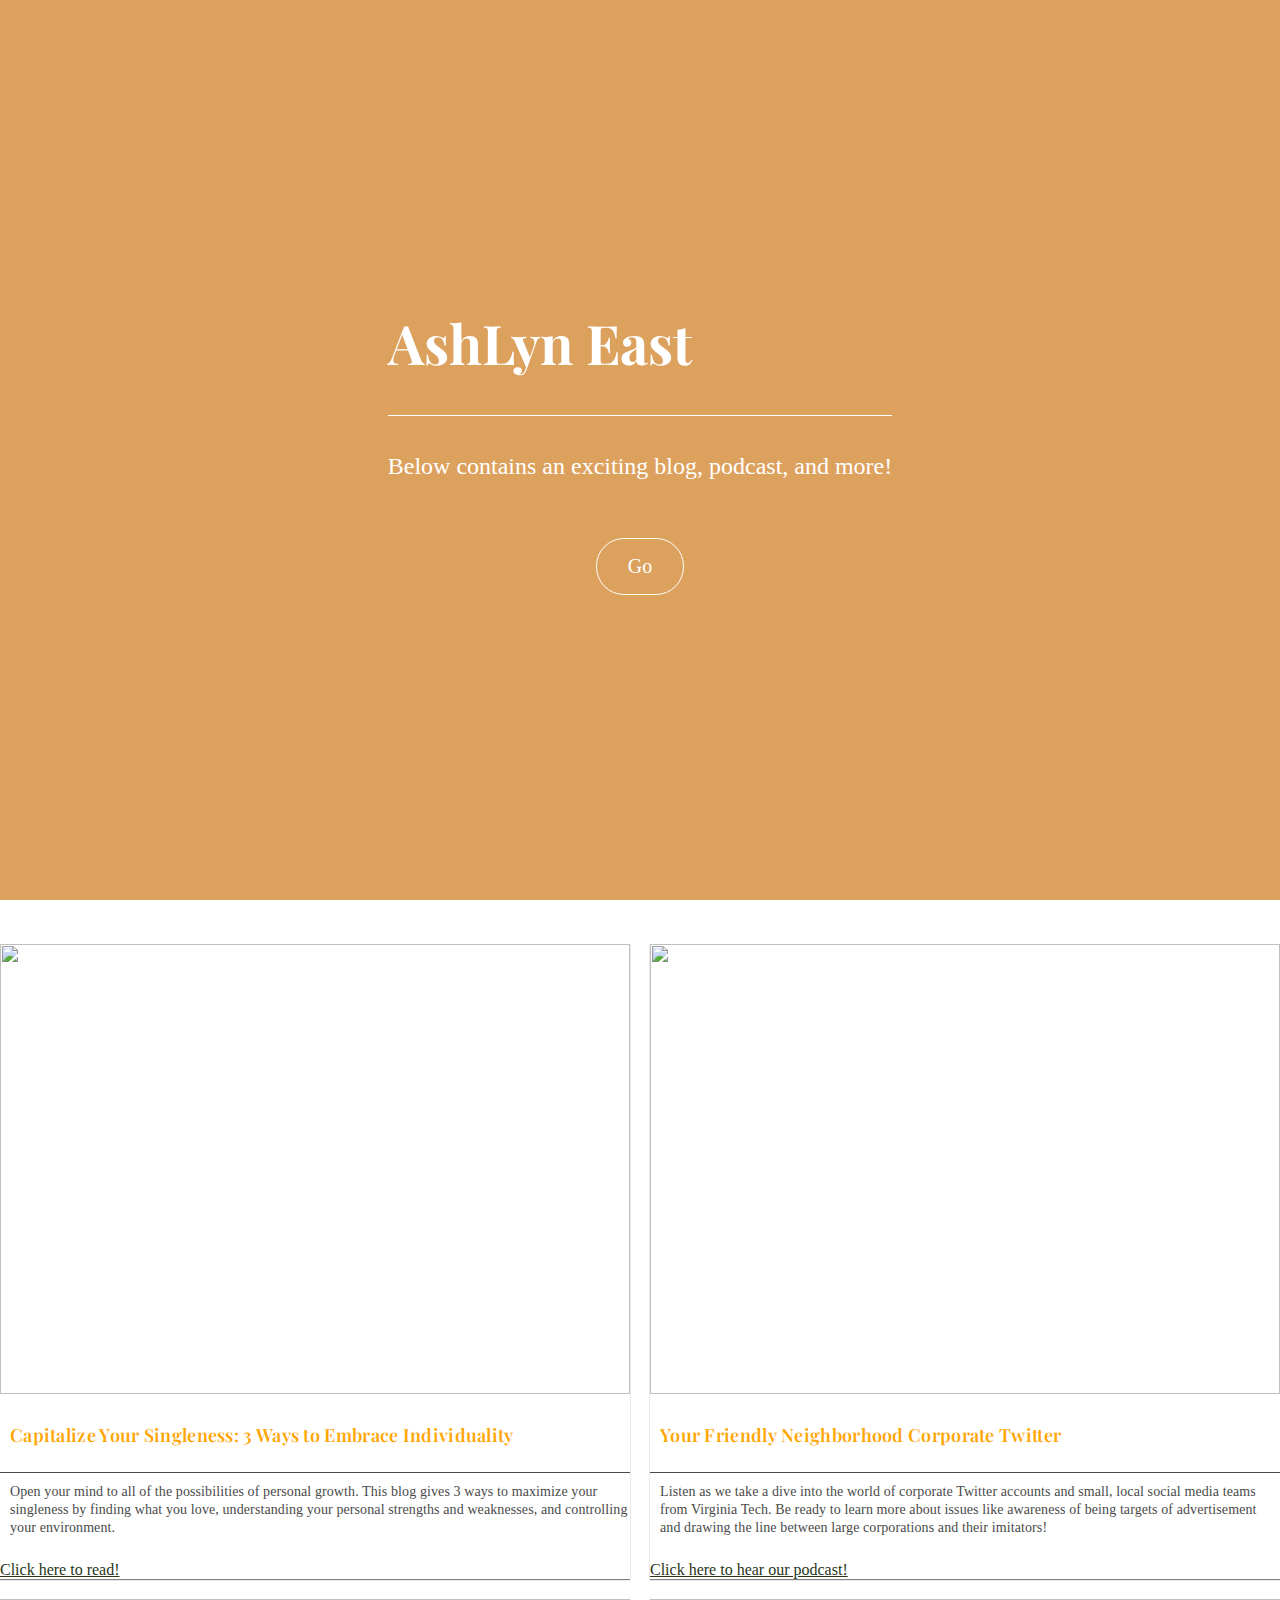
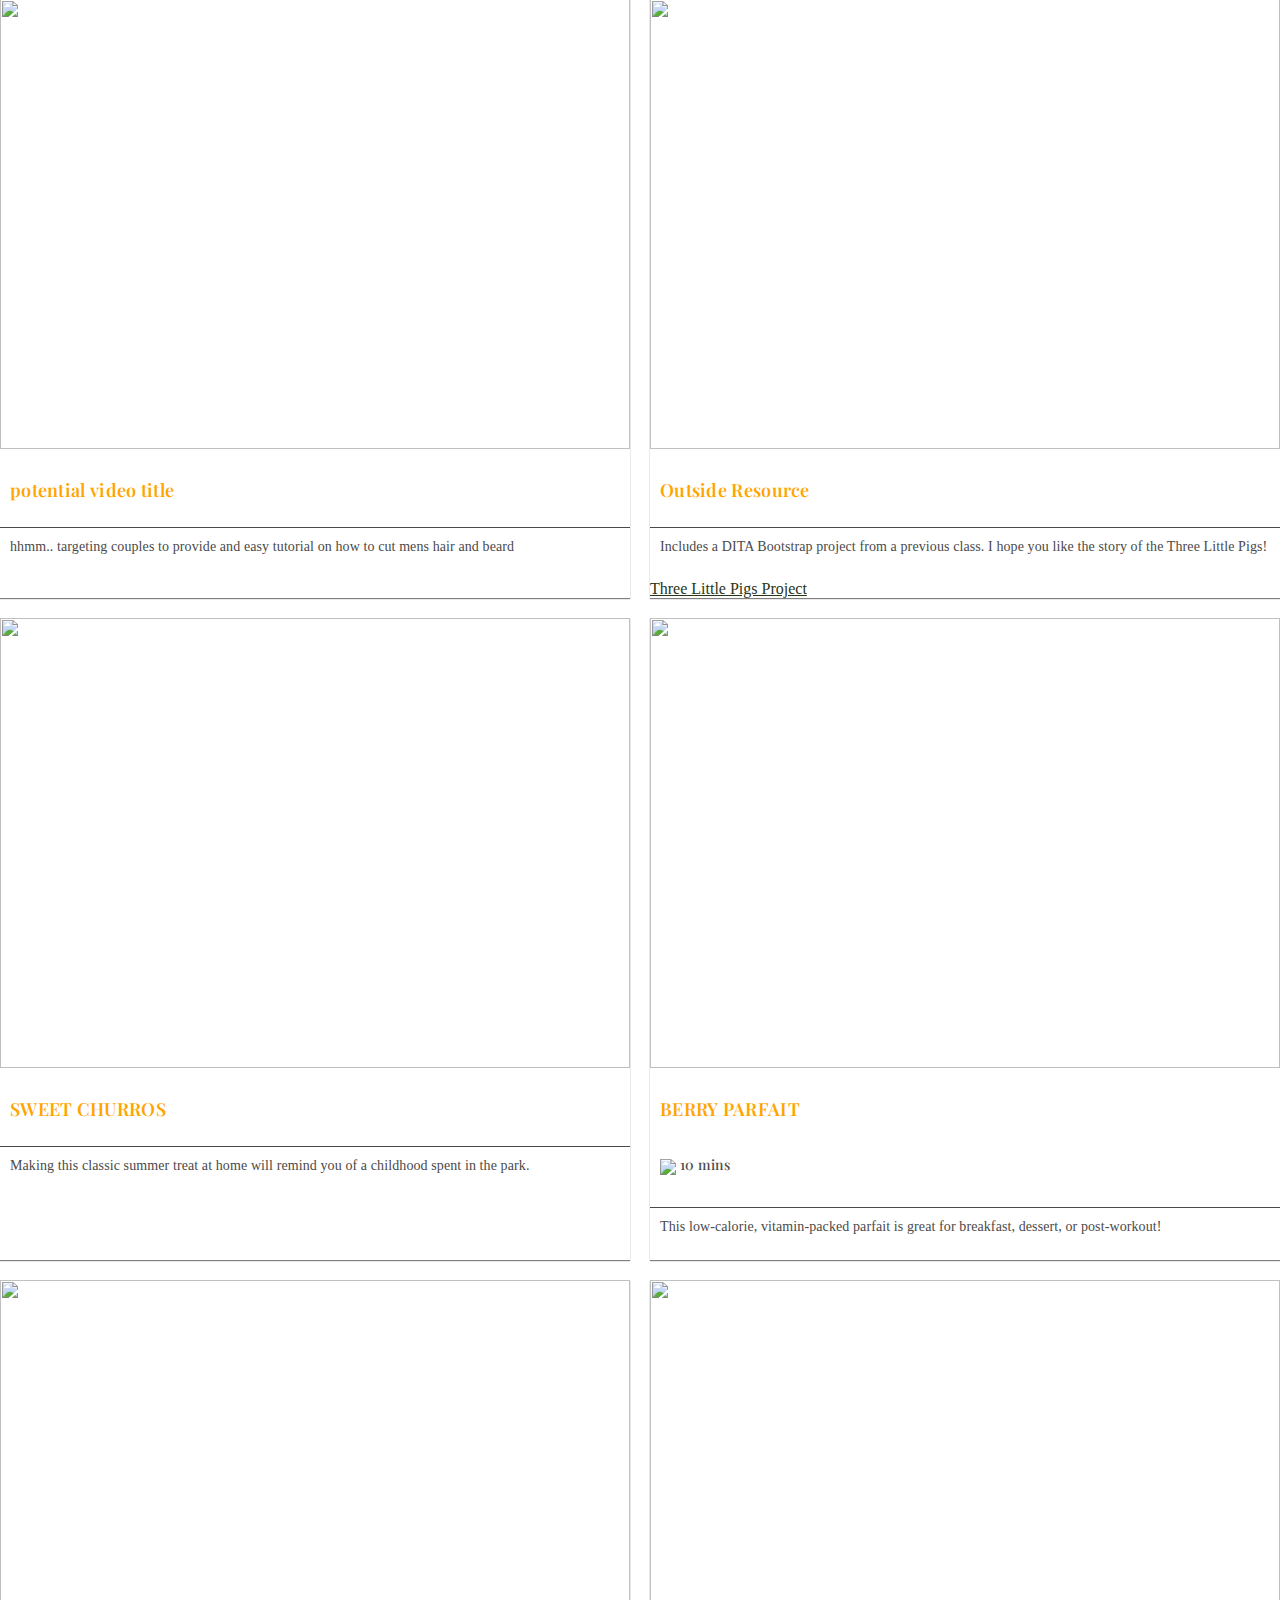
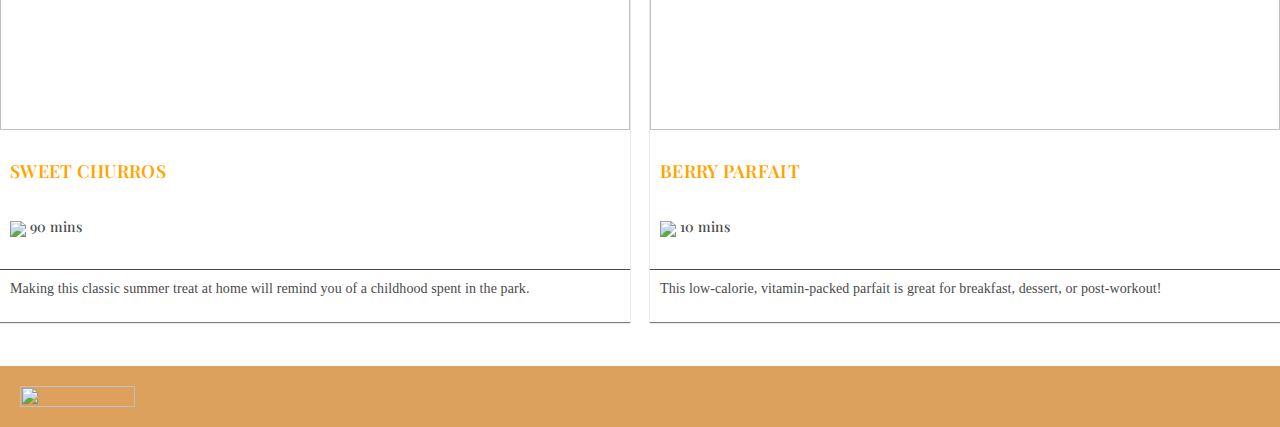
==== index.html @ c59c41d4 "More edits" ====
<!DOCTYPE html>
<html>

  <head>
    <meta charset="utf-8">
    <meta name="viewport" content="width=device-width, initial-scale=1.0, maximum-scale=1.0, user-scalable=no">
    <title>AshLyn East</title>
    <link rel="stylesheet" type="text/css" href="reset.css" />
    <link rel="stylesheet" type="text/css" href="css/style.css" />
    <link rel="preconnect" href="https://fonts.googleapis.com">
<link rel="preconnect" href="https://fonts.gstatic.com" crossorigin>
<link href="https://fonts.googleapis.com/css2?family=Playfair+Display&family=Xanh+serif&display=swap" rel="stylesheet">
  </head>

  <body>

    <div class="container">

      <header>
        <div class="wrapper">
    <h1>AshLyn East</h1>
      <p class="bio"> Below contains an exciting blog, podcast, and more!
      </p>
    <div class="buttonBox">
      <a class="myButton" href="#projects">Go</a>
    </div>
      </header>

      <main id="projects">
        <div class="recipe a">
          <img src="https://content.codecademy.com/courses/learn-css-grid/lesson-ii/image-1.png" />
          <h2>Capitalize Your Singleness: 3 Ways to Embrace Individuality</h2>

          <p class="description">
            Open your mind to all of the possibilities of personal growth. This blog gives 3 ways to maximize your singleness by finding what you love, understanding your personal strengths and weaknesses, and controlling your environment.</p>
            <a href="https://medium.com/@ashlyne/capitalize-your-singleness-3-ways-to-embrace-individuality-a2de47d62616" target="_blank">Click here to read!</a>
        </div>
        <div class="recipe b">
          <img src="https://content.codecademy.com/courses/learn-css-grid/lesson-ii/image-2.png" />
          <h2>Your Friendly Neighborhood Corporate Twitter</h2>

          <p class="description">
          Listen as we take a dive into the world of corporate Twitter accounts and small, local social media teams from Virginia Tech. Be ready to learn more about issues like awareness of being targets of advertisement and drawing the line between large corporations and their imitators!
          </p>
          <a href="https://engl3844fall2022.slack.com/files/U03UHJUQWUE/F049VN04B8B/podcast_final.mp3" target="_blank">Click here to hear our podcast!</a>
        </div>
        <div class="recipe c">
          <img src="https://content.codecademy.com/courses/learn-css-grid/lesson-ii/image-5.png" />
          <h2>potential video title</h2>

          <p class="description">
          hhmm.. targeting couples to provide and easy tutorial on how to cut mens hair and beard</p>
        </div>
        <div class="recipe d">
          <img src="https://content.codecademy.com/courses/learn-css-grid/lesson-ii/image-4.png" />
          <h2>Outside Resource </h2>

          <p class="description">
          Includes a DITA Bootstrap project from a previous class. I hope you like the story of the Three Little Pigs!</p>
          <a href="file:///C:/Users/ashly/Downloads/littlepigsmap_2022-03-30T20-46-57Z/jmc_publish_littlepigsmap/bootstraphtml-1/chapter_1.html" target="_blank">Three Little Pigs Project</a>
        </div>
        <div class="recipe e">
          <img src="https://content.codecademy.com/courses/learn-css-grid/lesson-ii/image-3.png" />
          <h2>SWEET CHURROS</h2>

          <p class="description">
            Making this classic summer treat at home will remind you of a childhood spent in the park.</p>
        </div>
        <div class="recipe f">
          <img src="https://content.codecademy.com/courses/learn-css-grid/lesson-ii/image-6.png" />
          <h2>BERRY PARFAIT</h2>
          <img src="https://content.codecademy.com/courses/learn-css-grid/lesson-ii/time.svg" class="time" />
          <p class="mins">10 mins</p>
          <p class="description">
            This low-calorie, vitamin-packed parfait is great for breakfast, dessert, or post-workout!</p>
        </div>
        <div class="recipe e">
          <img src="https://content.codecademy.com/courses/learn-css-grid/lesson-ii/image-3.png" />
          <h2>SWEET CHURROS</h2>
          <img src="https://content.codecademy.com/courses/learn-css-grid/lesson-ii/time.svg" class="time" />
          <p class="mins">90 mins</p>
          <p class="description">
            Making this classic summer treat at home will remind you of a childhood spent in the park.</p>
        </div>
        <div class="recipe f">
          <img src="https://content.codecademy.com/courses/learn-css-grid/lesson-ii/image-6.png" />
          <h2>BERRY PARFAIT</h2>
          <img src="https://content.codecademy.com/courses/learn-css-grid/lesson-ii/time.svg" class="time" />
          <p class="mins">10 mins</p>
          <p class="description">
            This low-calorie, vitamin-packed parfait is great for breakfast, dessert, or post-workout!</p>
        </div>
      </main>

      <footer>
        <img src="https://content.codecademy.com/courses/learn-css-grid/lesson-ii/savory.svg" class="logo">
      </footer>

    </div>
  </body>

</html>
---- css/style.css ----
/* Set the scroll behavior to smooth so that when you click the in the header, the screen scrolls down rather than jumps */
html {
  scroll-behavior: smooth;
}

/* Set the margin to 0 to make sure the page stretches all the way to the edge of the browser window. */
body {
  margin: 0;
}

header, footer {
  background-color: #dda15e;
  text-align: left;
  /* min-width: 500px; */
}
header {
  font-family: 'Xanh Mono', serif;
  color: #fff;
  min-height: 100vh;
  display: flex;
}
main {
  display: grid;
  grid-template-columns: repeat(auto-fill, minmax(40%, 1fr) ) ;

  grid-gap: 20px;
  margin-top: 44px;

  justify-items: center;
  justify-content: center;
  align-items: stretch;
  align-content: center;
}
h1 {
  font-family: 'Playfair Display', serif;
  font-size: calc(1em + 3vw);
  padding-bottom: .67em;
  border-bottom: 1px solid;
  line-height: 1.3;
}
h2 {
  font-family: 'Playfair Display', serif;
  font-size: 18px;
  font-weight: 600;
  letter-spacing: 0.3px;
  text-align: left;
  color: #ffa500;
  padding: 10px 0px 10px 10px;
}

img {
  width: 100%;
  height: 50vh;
  object-fit: cover;
}
.wrapper {
    max-width: 1150px;
    margin: auto;
    padding: 50px;
    display: block;
}

.bio {
  color: #ffffff;
  font-size: 24px;
  font-family: 'Xanh Mono';
}
.buttonBox {
  display: flex;
  justify-content: center;
  align-content: center;
}

.myButton {
  border-radius: 28px;
  border: 1px solid #ffffff;
  cursor: pointer;
  color: #ffffff;
  font-size: 20px;
  padding: 16px 31px;
  text-decoration: none;
  margin: 1.69em auto;
}

.myButton:hover {
    background-color:#e69708;
}

.myButton:active {
    position:relative;
    top:1px;
}
.recipe {
  box-shadow: 0 1px 1px 0 rgba(0, 0, 0, 0.5);
  width: 100%;
}

.a {

}

.c {

}

.time {
  padding-left: 10px;
  padding-top: 10px;
  width: 20px;
  height: auto;
}

.mins {
  display: inline-block;
  font-family: 'Playfair Display', serif;
  font-size: 14px;
  font-weight: 500;
  letter-spacing: 0.3px;
  text-align: left;
  color: #4a4a4a;
  position: relative;
  bottom: 5px;
}

.description {
  font-family: 'Xanh Mono', serif;
  font-size: 14px;
  font-weight: 300;
  line-height: 1.29;
  letter-spacing: 0.1px;
  text-align: left;
  color: #4a4a4a;
  padding: 10px 0px 10px 10px;
  border-top: 1px solid #4a4a4a;
}

.logo {
  width: 115px;
  height: 21.1px;
  object-fit: contain;
  padding: 20px;
}

.container {
/*  min-width: 500px; */
  margin: auto;
}

footer {
  margin-top: 44px;
}
@media all and (max-width:700px) {
  main {
    grid-template-columns: 1fr;
  }
}
a {
  color: #283618;
}
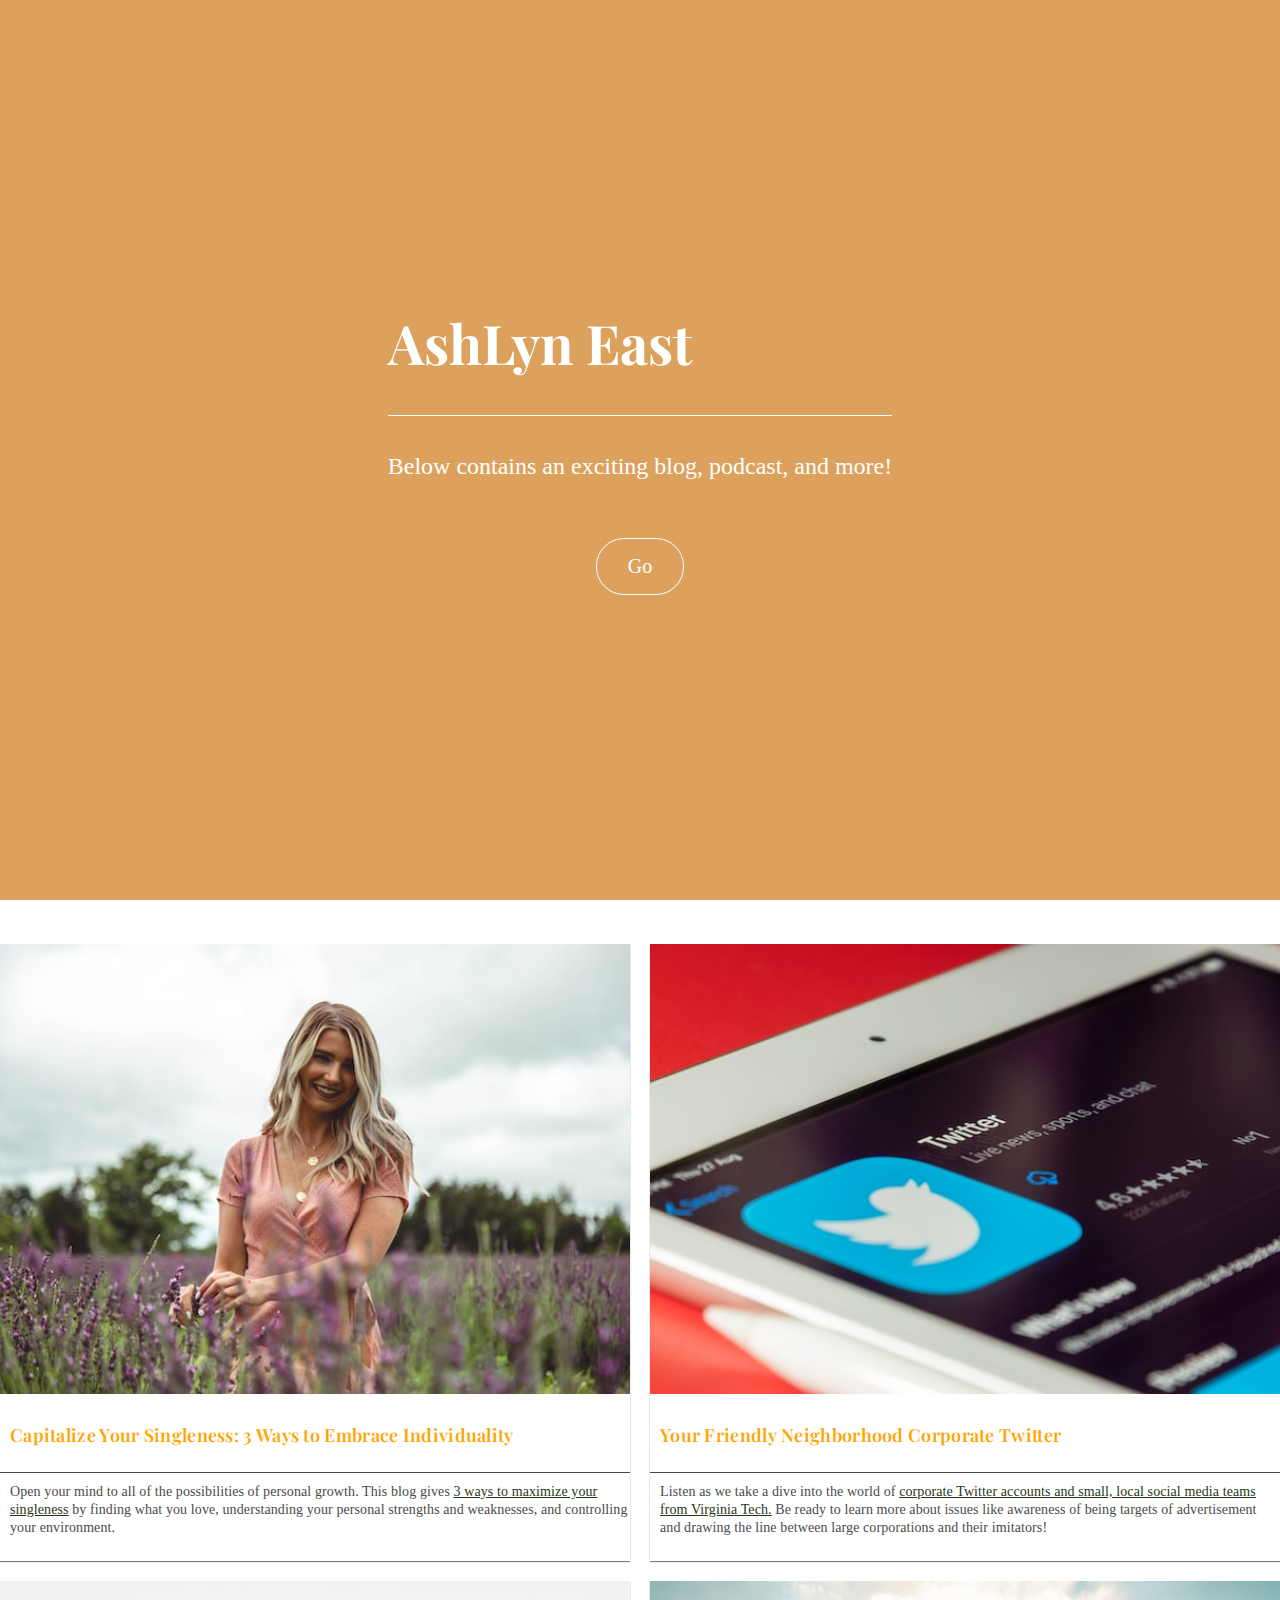
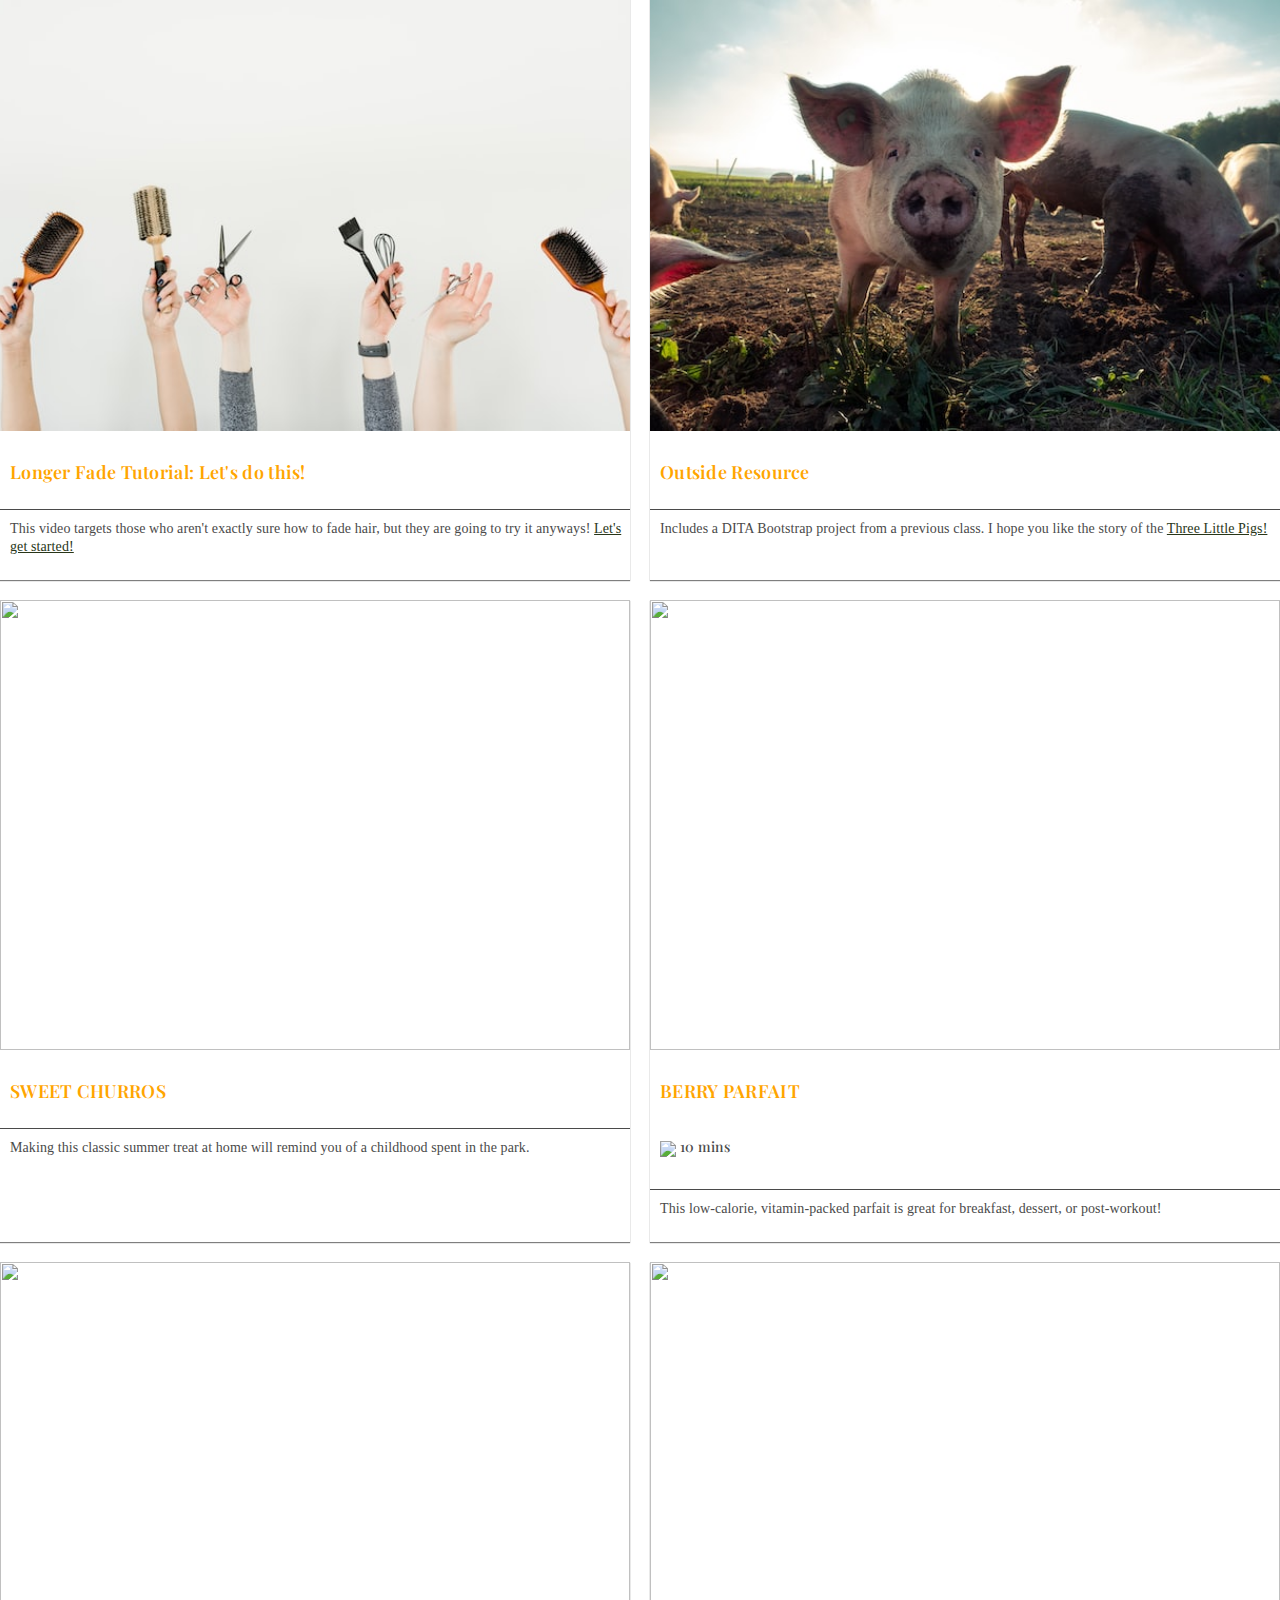
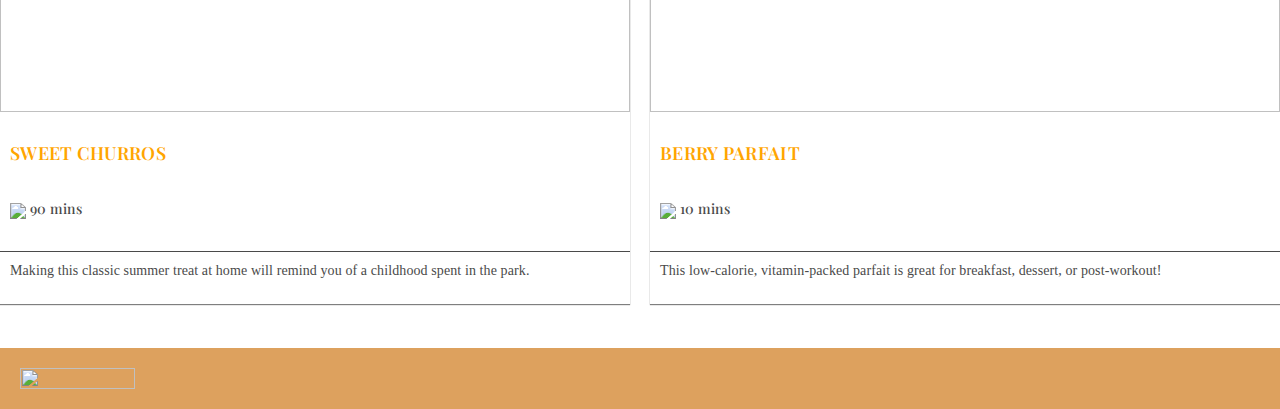
==== commit 8e199a7c: "links and images" ====
--- a/index.html
+++ b/index.html
@@ -28,36 +28,36 @@
 
       <main id="projects">
         <div class="recipe a">
-          <img src="https://content.codecademy.com/courses/learn-css-grid/lesson-ii/image-1.png" />
+          <img src="images/woman.jpg" />
           <h2>Capitalize Your Singleness: 3 Ways to Embrace Individuality</h2>
 
           <p class="description">
-            Open your mind to all of the possibilities of personal growth. This blog gives 3 ways to maximize your singleness by finding what you love, understanding your personal strengths and weaknesses, and controlling your environment.</p>
-            <a href="https://medium.com/@ashlyne/capitalize-your-singleness-3-ways-to-embrace-individuality-a2de47d62616" target="_blank">Click here to read!</a>
+            Open your mind to all of the possibilities of personal growth. This blog gives <a href="https://medium.com/@ashlyne/capitalize-your-singleness-3-ways-to-embrace-individuality-a2de47d62616" target="_blank">3 ways to maximize your singleness</a> by finding what you love, understanding your personal strengths and weaknesses, and controlling your environment.</p>
+
         </div>
         <div class="recipe b">
-          <img src="https://content.codecademy.com/courses/learn-css-grid/lesson-ii/image-2.png" />
+          <img src="images/twitter.jpg" />
           <h2>Your Friendly Neighborhood Corporate Twitter</h2>
 
           <p class="description">
-          Listen as we take a dive into the world of corporate Twitter accounts and small, local social media teams from Virginia Tech. Be ready to learn more about issues like awareness of being targets of advertisement and drawing the line between large corporations and their imitators!
+          Listen as we take a dive into the world of <a href="https://soundcloud.com/james-obrien-461930712/your-friendly-neighborhood-corporate-twitter/s-f2sCvuEoX09?si=3d628e5298f64ef1b560b69b3452c7e4&utm_source=clipboard&utm_medium=text&utm_campaign=social_sharing" target="_blank">corporate Twitter accounts and small, local social media teams from Virginia Tech.</a> Be ready to learn more about issues like awareness of being targets of advertisement and drawing the line between large corporations and their imitators!
           </p>
-          <a href="https://engl3844fall2022.slack.com/files/U03UHJUQWUE/F049VN04B8B/podcast_final.mp3" target="_blank">Click here to hear our podcast!</a>
+
         </div>
         <div class="recipe c">
-          <img src="https://content.codecademy.com/courses/learn-css-grid/lesson-ii/image-5.png" />
-          <h2>potential video title</h2>
+          <img src="images/Haircut.jpg" />
+          <h2>Longer Fade Tutorial: Let's do this!</h2>
 
           <p class="description">
-          hhmm.. targeting couples to provide and easy tutorial on how to cut mens hair and beard</p>
+          This video targets those who aren't exactly sure how to fade hair, but they are going to try it anyways! <a href="https://youtu.be/QcjTts4mtcA" target="_blank">Let's get started!</a> </p>
         </div>
         <div class="recipe d">
-          <img src="https://content.codecademy.com/courses/learn-css-grid/lesson-ii/image-4.png" />
+          <img src="images/pigs.jpg" />
           <h2>Outside Resource </h2>
 
           <p class="description">
-          Includes a DITA Bootstrap project from a previous class. I hope you like the story of the Three Little Pigs!</p>
-          <a href="file:///C:/Users/ashly/Downloads/littlepigsmap_2022-03-30T20-46-57Z/jmc_publish_littlepigsmap/bootstraphtml-1/chapter_1.html" target="_blank">Three Little Pigs Project</a>
+          Includes a DITA Bootstrap project from a previous class. I hope you like the story of the <a href="Dita/chapter_1.html" target="_blank">Three Little Pigs!</a></p>
+
         </div>
         <div class="recipe e">
           <img src="https://content.codecademy.com/courses/learn-css-grid/lesson-ii/image-3.png" />
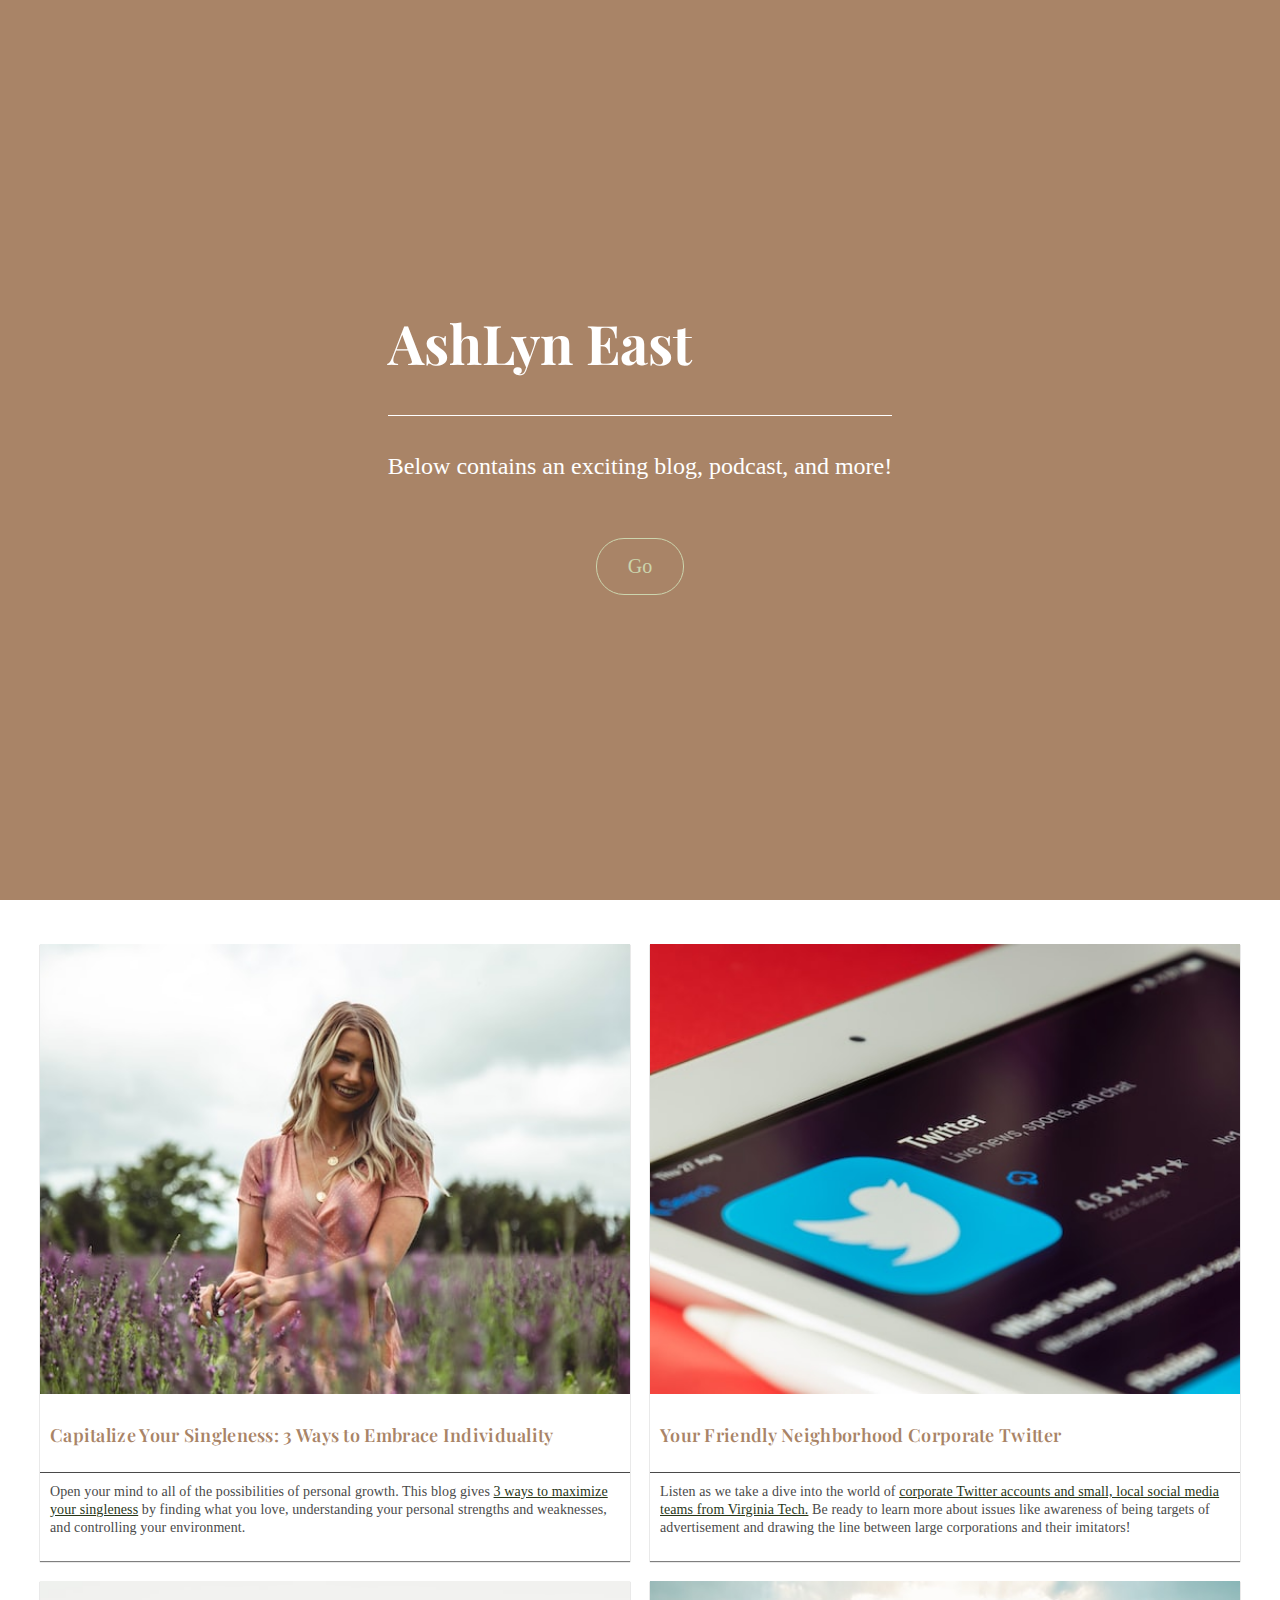
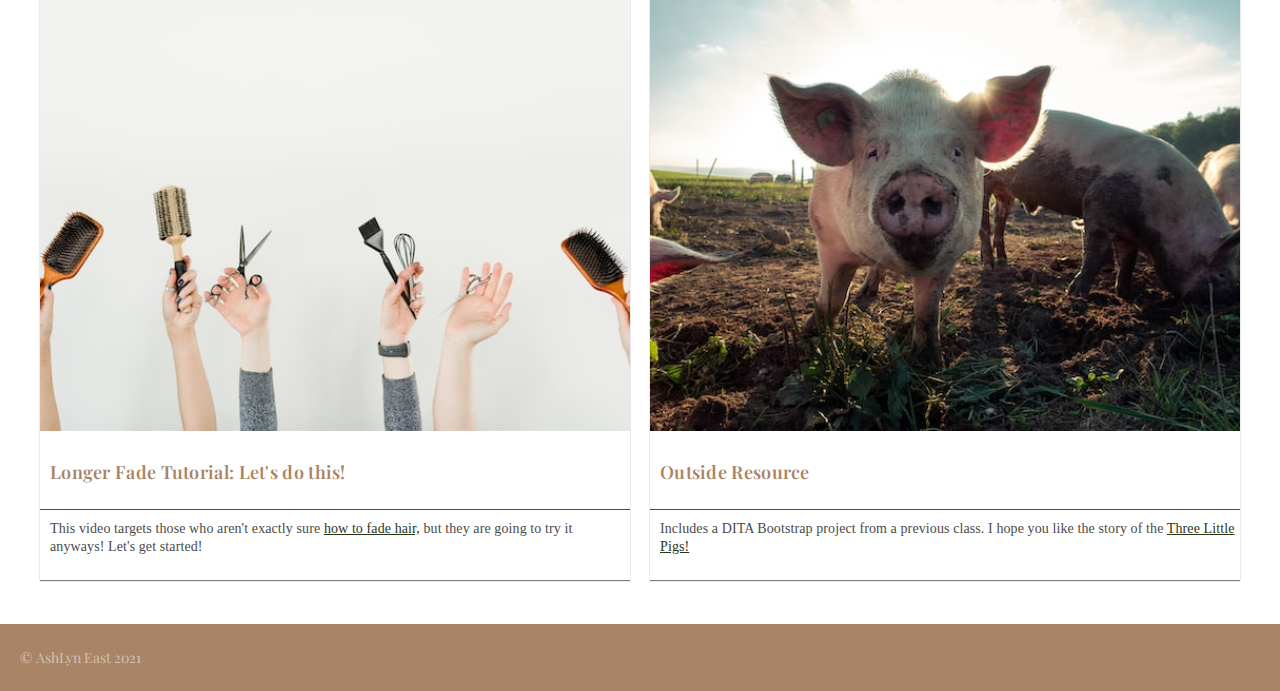
==== commit fd69856d: "Final Edits" ====
--- a/index.html
+++ b/index.html
@@ -49,7 +49,7 @@
           <h2>Longer Fade Tutorial: Let's do this!</h2>
 
           <p class="description">
-          This video targets those who aren't exactly sure how to fade hair, but they are going to try it anyways! <a href="https://youtu.be/QcjTts4mtcA" target="_blank">Let's get started!</a> </p>
+          This video targets those who aren't exactly sure <a href="https://youtu.be/6yLuSRM9Aac" target="_blank">how to fade hair,</a> but they are going to try it anyways! Let's get started! </p>
         </div>
         <div class="recipe d">
           <img src="images/pigs.jpg" />
@@ -59,41 +59,13 @@
           Includes a DITA Bootstrap project from a previous class. I hope you like the story of the <a href="Dita/chapter_1.html" target="_blank">Three Little Pigs!</a></p>
 
         </div>
-        <div class="recipe e">
-          <img src="https://content.codecademy.com/courses/learn-css-grid/lesson-ii/image-3.png" />
-          <h2>SWEET CHURROS</h2>
 
-          <p class="description">
-            Making this classic summer treat at home will remind you of a childhood spent in the park.</p>
-        </div>
-        <div class="recipe f">
-          <img src="https://content.codecademy.com/courses/learn-css-grid/lesson-ii/image-6.png" />
-          <h2>BERRY PARFAIT</h2>
-          <img src="https://content.codecademy.com/courses/learn-css-grid/lesson-ii/time.svg" class="time" />
-          <p class="mins">10 mins</p>
-          <p class="description">
-            This low-calorie, vitamin-packed parfait is great for breakfast, dessert, or post-workout!</p>
-        </div>
-        <div class="recipe e">
-          <img src="https://content.codecademy.com/courses/learn-css-grid/lesson-ii/image-3.png" />
-          <h2>SWEET CHURROS</h2>
-          <img src="https://content.codecademy.com/courses/learn-css-grid/lesson-ii/time.svg" class="time" />
-          <p class="mins">90 mins</p>
-          <p class="description">
-            Making this classic summer treat at home will remind you of a childhood spent in the park.</p>
-        </div>
-        <div class="recipe f">
-          <img src="https://content.codecademy.com/courses/learn-css-grid/lesson-ii/image-6.png" />
-          <h2>BERRY PARFAIT</h2>
-          <img src="https://content.codecademy.com/courses/learn-css-grid/lesson-ii/time.svg" class="time" />
-          <p class="mins">10 mins</p>
-          <p class="description">
-            This low-calorie, vitamin-packed parfait is great for breakfast, dessert, or post-workout!</p>
-        </div>
       </main>
 
       <footer>
-        <img src="https://content.codecademy.com/courses/learn-css-grid/lesson-ii/savory.svg" class="logo">
+        <div>
+          <p class="copyright">© AshLyn East 2021</p>
+         </div>
       </footer>
 
     </div>
--- a/css/style.css
+++ b/css/style.css
@@ -9,7 +9,7 @@
 }
 
 header, footer {
-  background-color: #dda15e;
+  background-color: #a98467;
   text-align: left;
   /* min-width: 500px; */
 }
@@ -24,7 +24,7 @@
   grid-template-columns: repeat(auto-fill, minmax(40%, 1fr) ) ;
 
   grid-gap: 20px;
-  margin-top: 44px;
+  margin: 44px 40px;
 
   justify-items: center;
   justify-content: center;
@@ -44,7 +44,7 @@
   font-weight: 600;
   letter-spacing: 0.3px;
   text-align: left;
-  color: #ffa500;
+  color: #a98467;
   padding: 10px 0px 10px 10px;
 }
 
@@ -73,9 +73,9 @@
 
 .myButton {
   border-radius: 28px;
-  border: 1px solid #ffffff;
+  border: 1px solid #ccd5ae;
   cursor: pointer;
-  color: #ffffff;
+  color: #ccd5ae;
   font-size: 20px;
   padding: 16px 31px;
   text-decoration: none;
@@ -83,7 +83,7 @@
 }
 
 .myButton:hover {
-    background-color:#e69708;
+    background-color:#adc178;
 }
 
 .myButton:active {
@@ -146,9 +146,16 @@
   margin: auto;
 }
 
-footer {
-  margin-top: 44px;
+footer div {
+  height: 100%;
+  font-family: 'Playfair Display', serif;
+  font-size: 14px;
+  display: flex;
+  align-content: center;
+  padding: 10px 20px;
+  color: rgba(255, 255, 255, 0.5);
 }
+
 @media all and (max-width:700px) {
   main {
     grid-template-columns: 1fr;
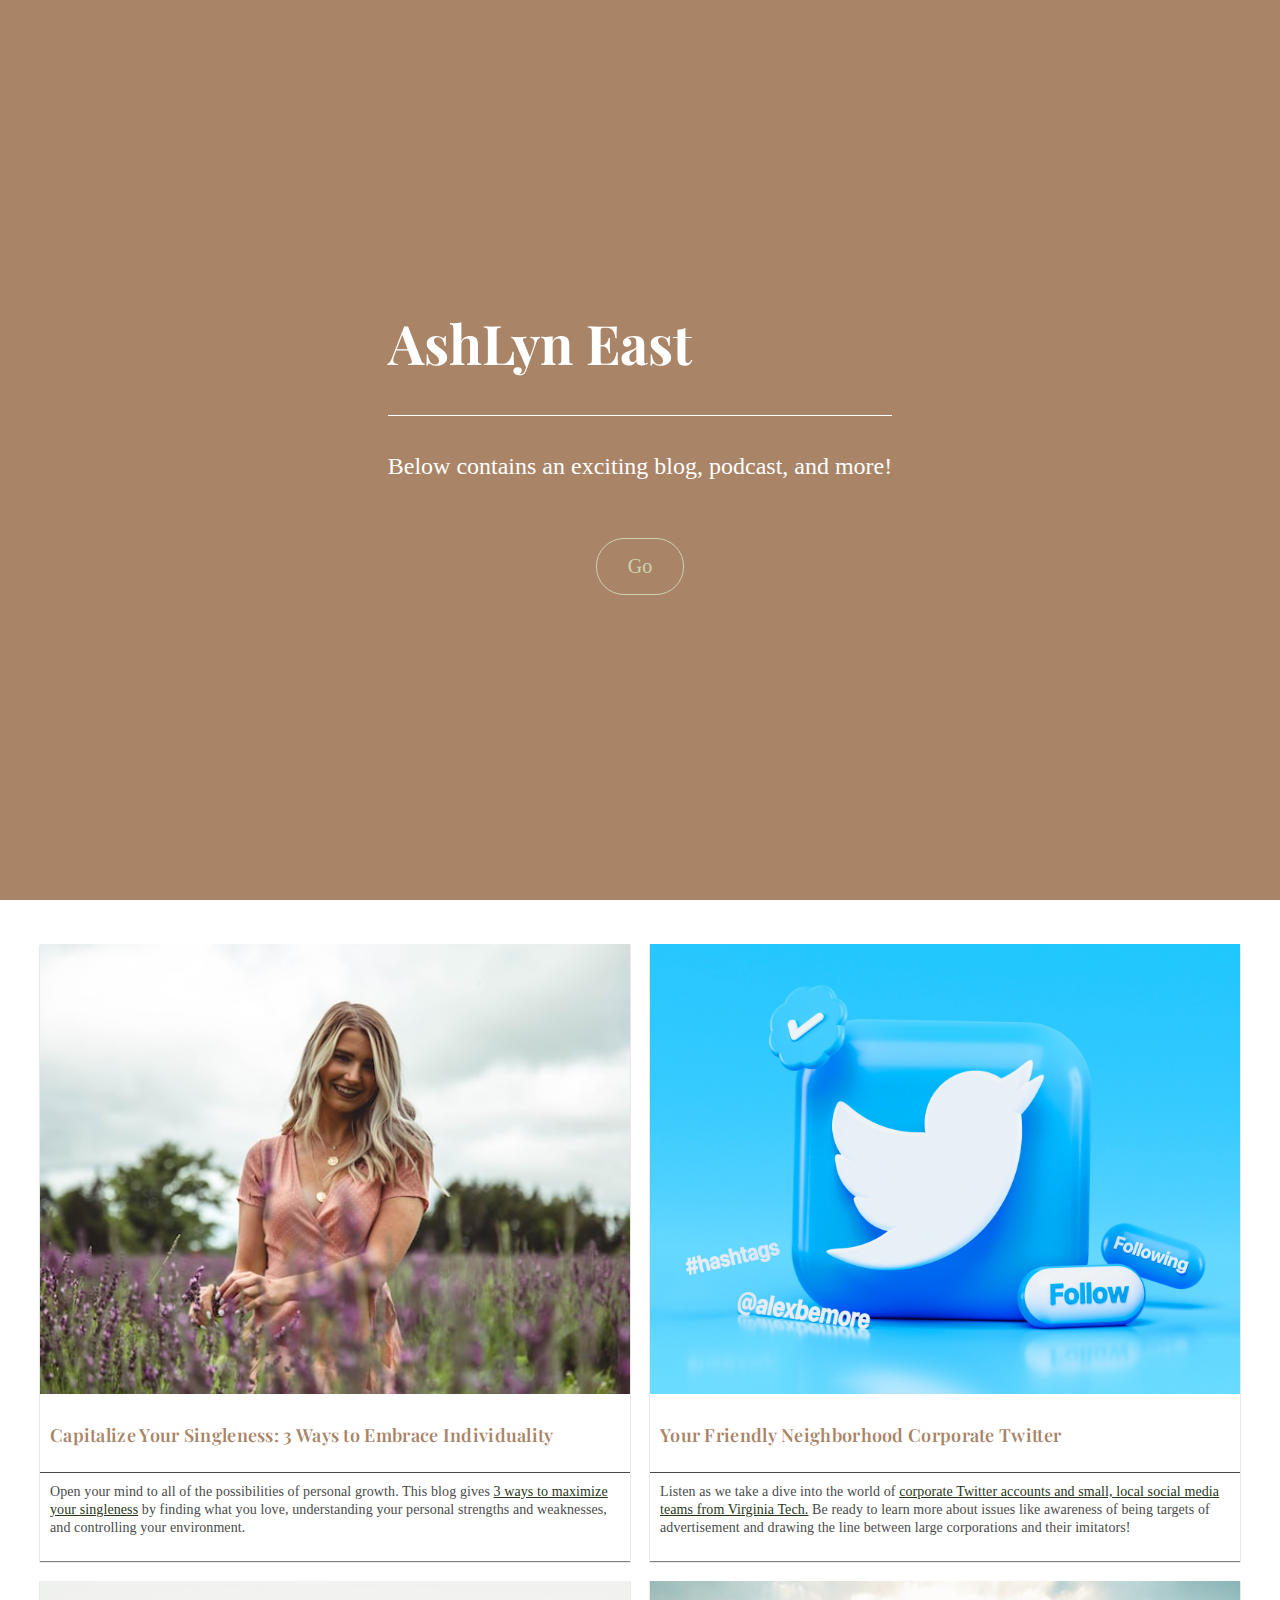
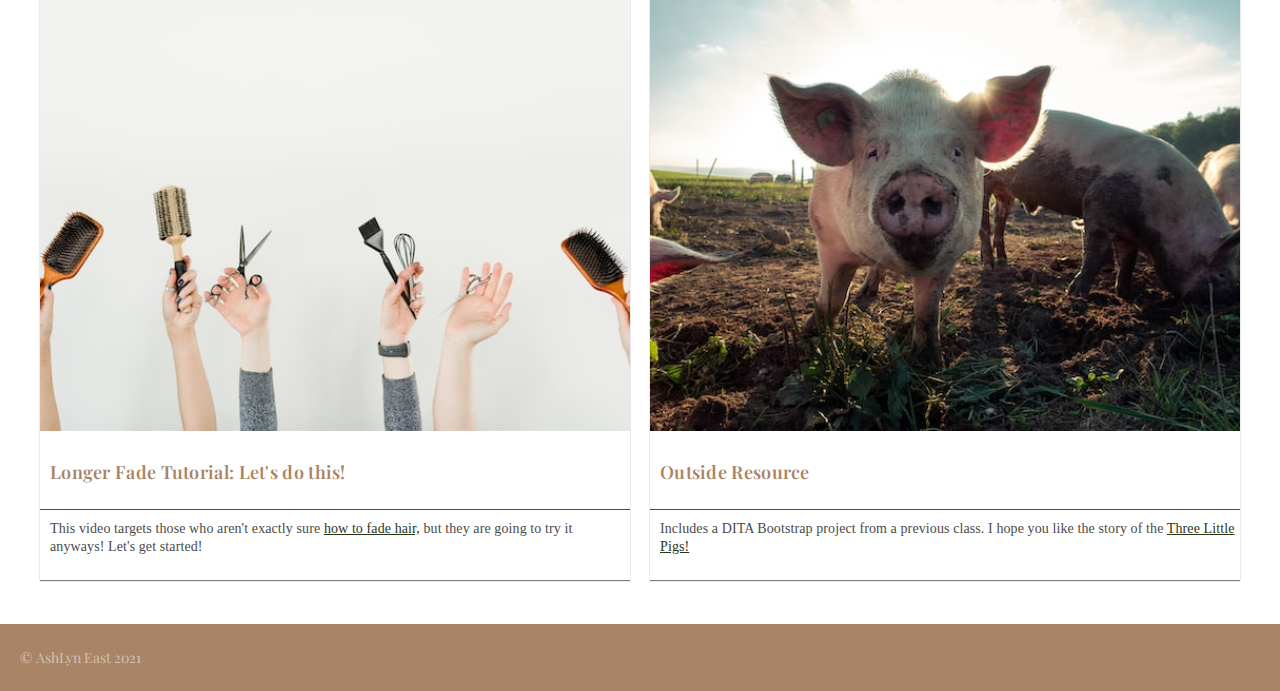
==== commit 1a01ca59: "Change photo" ====
--- a/index.html
+++ b/index.html
@@ -36,7 +36,7 @@
 
         </div>
         <div class="recipe b">
-          <img src="images/twitter.jpg" />
+          <img src="images/Twitter-1.jpg" />
           <h2>Your Friendly Neighborhood Corporate Twitter</h2>
 
           <p class="description">
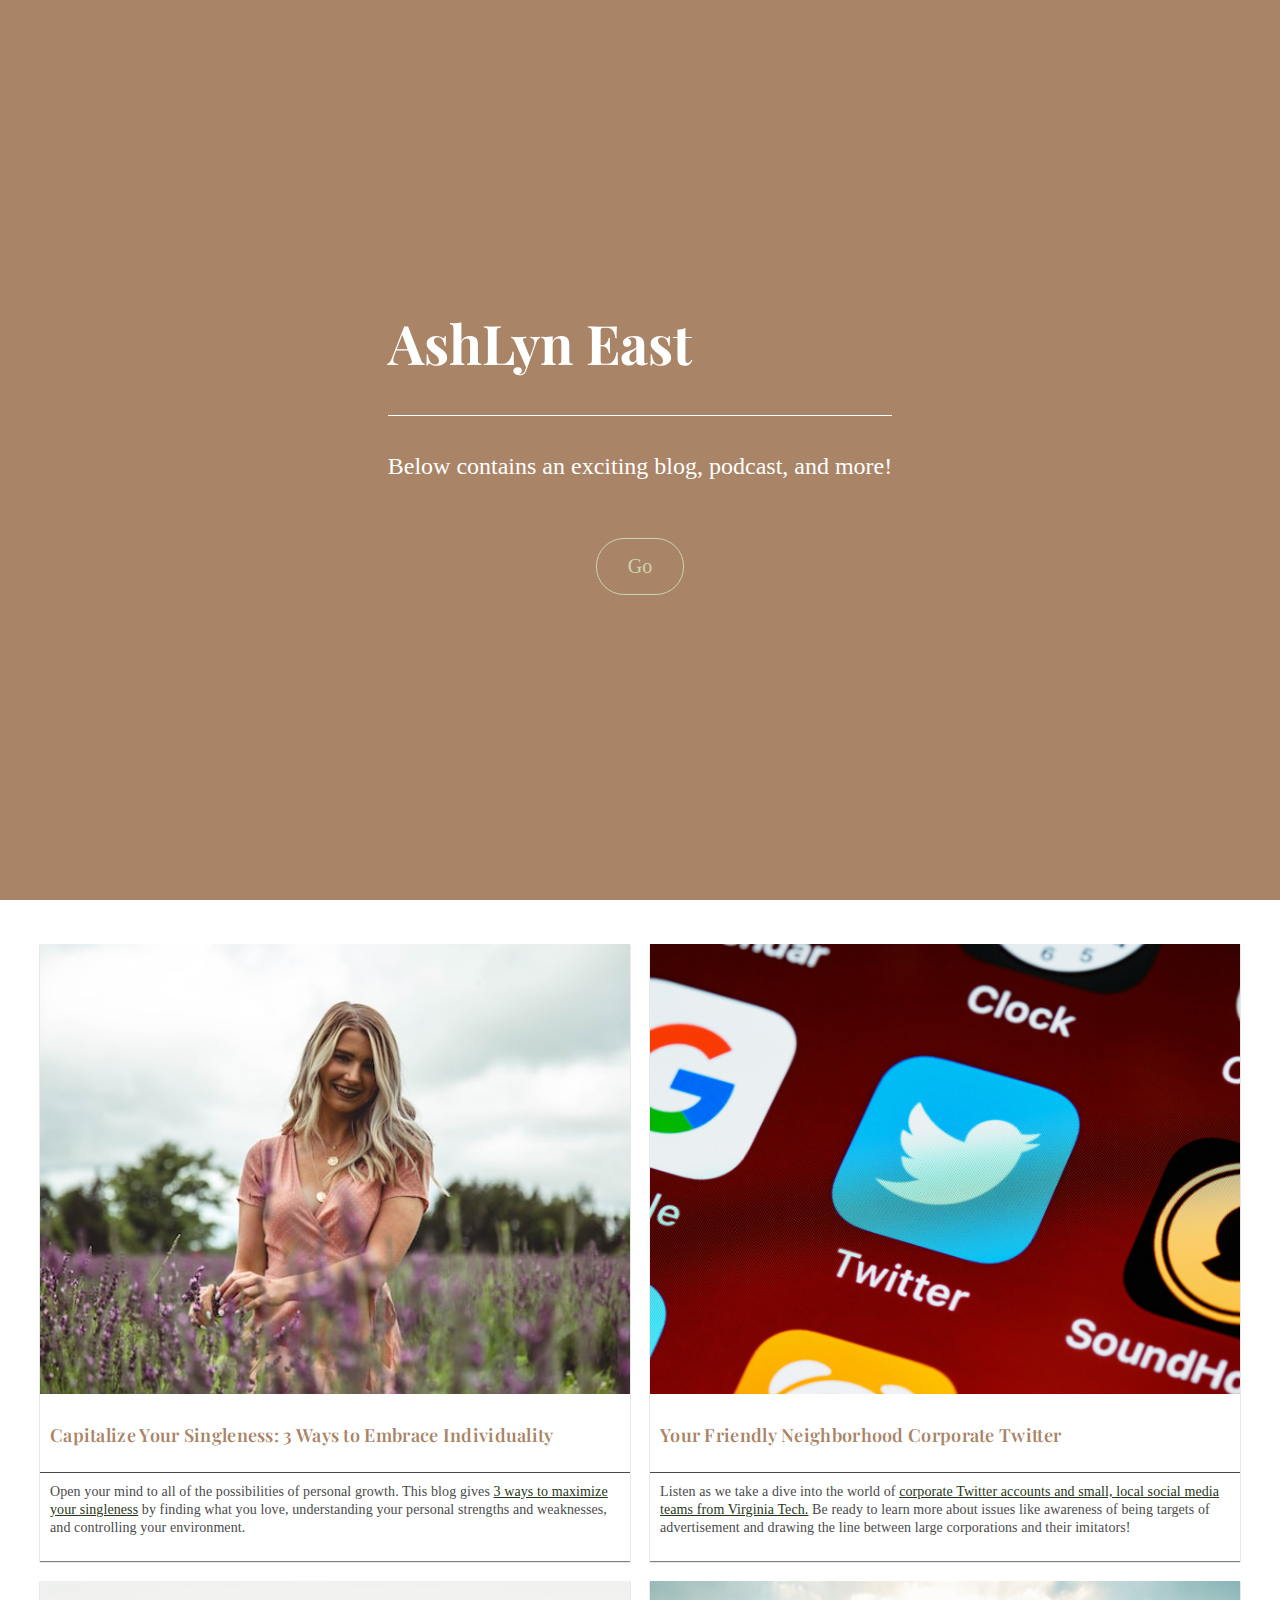
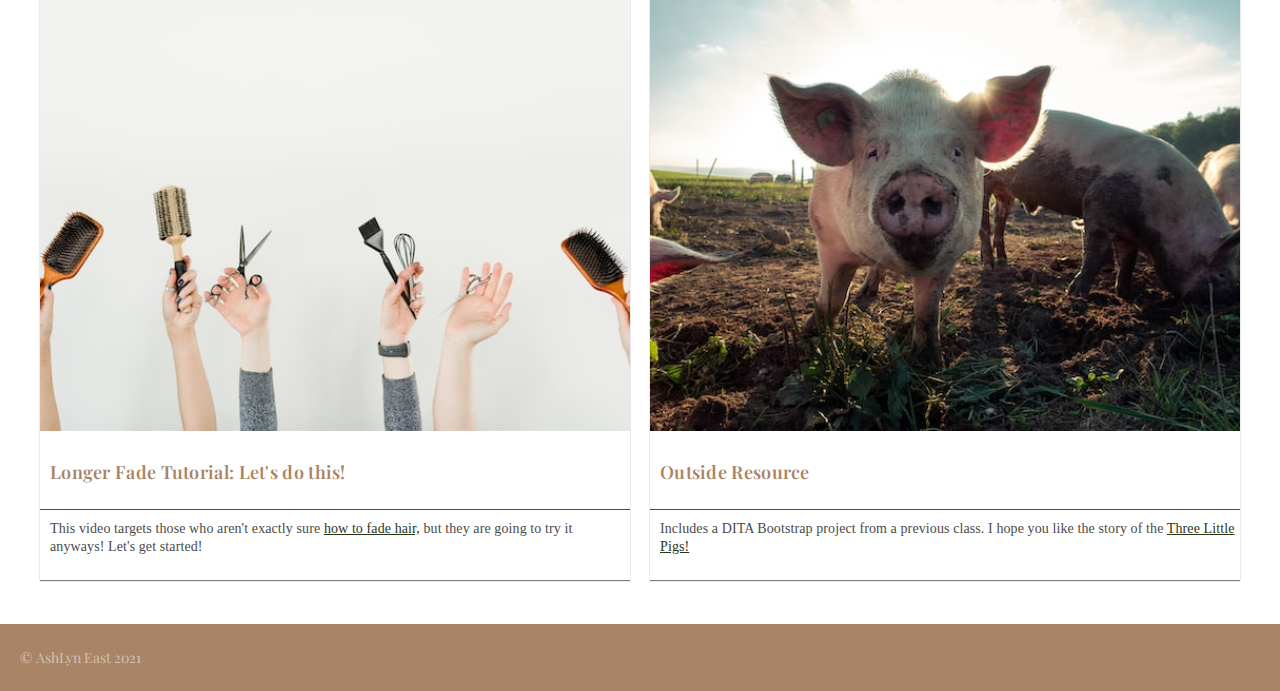
==== commit d3febe34: "Photo changes" ====
--- a/index.html
+++ b/index.html
@@ -36,7 +36,7 @@
 
         </div>
         <div class="recipe b">
-          <img src="images/Twitter-1.jpg" />
+          <img src="images/twitter-2.jpg" />
           <h2>Your Friendly Neighborhood Corporate Twitter</h2>
 
           <p class="description">
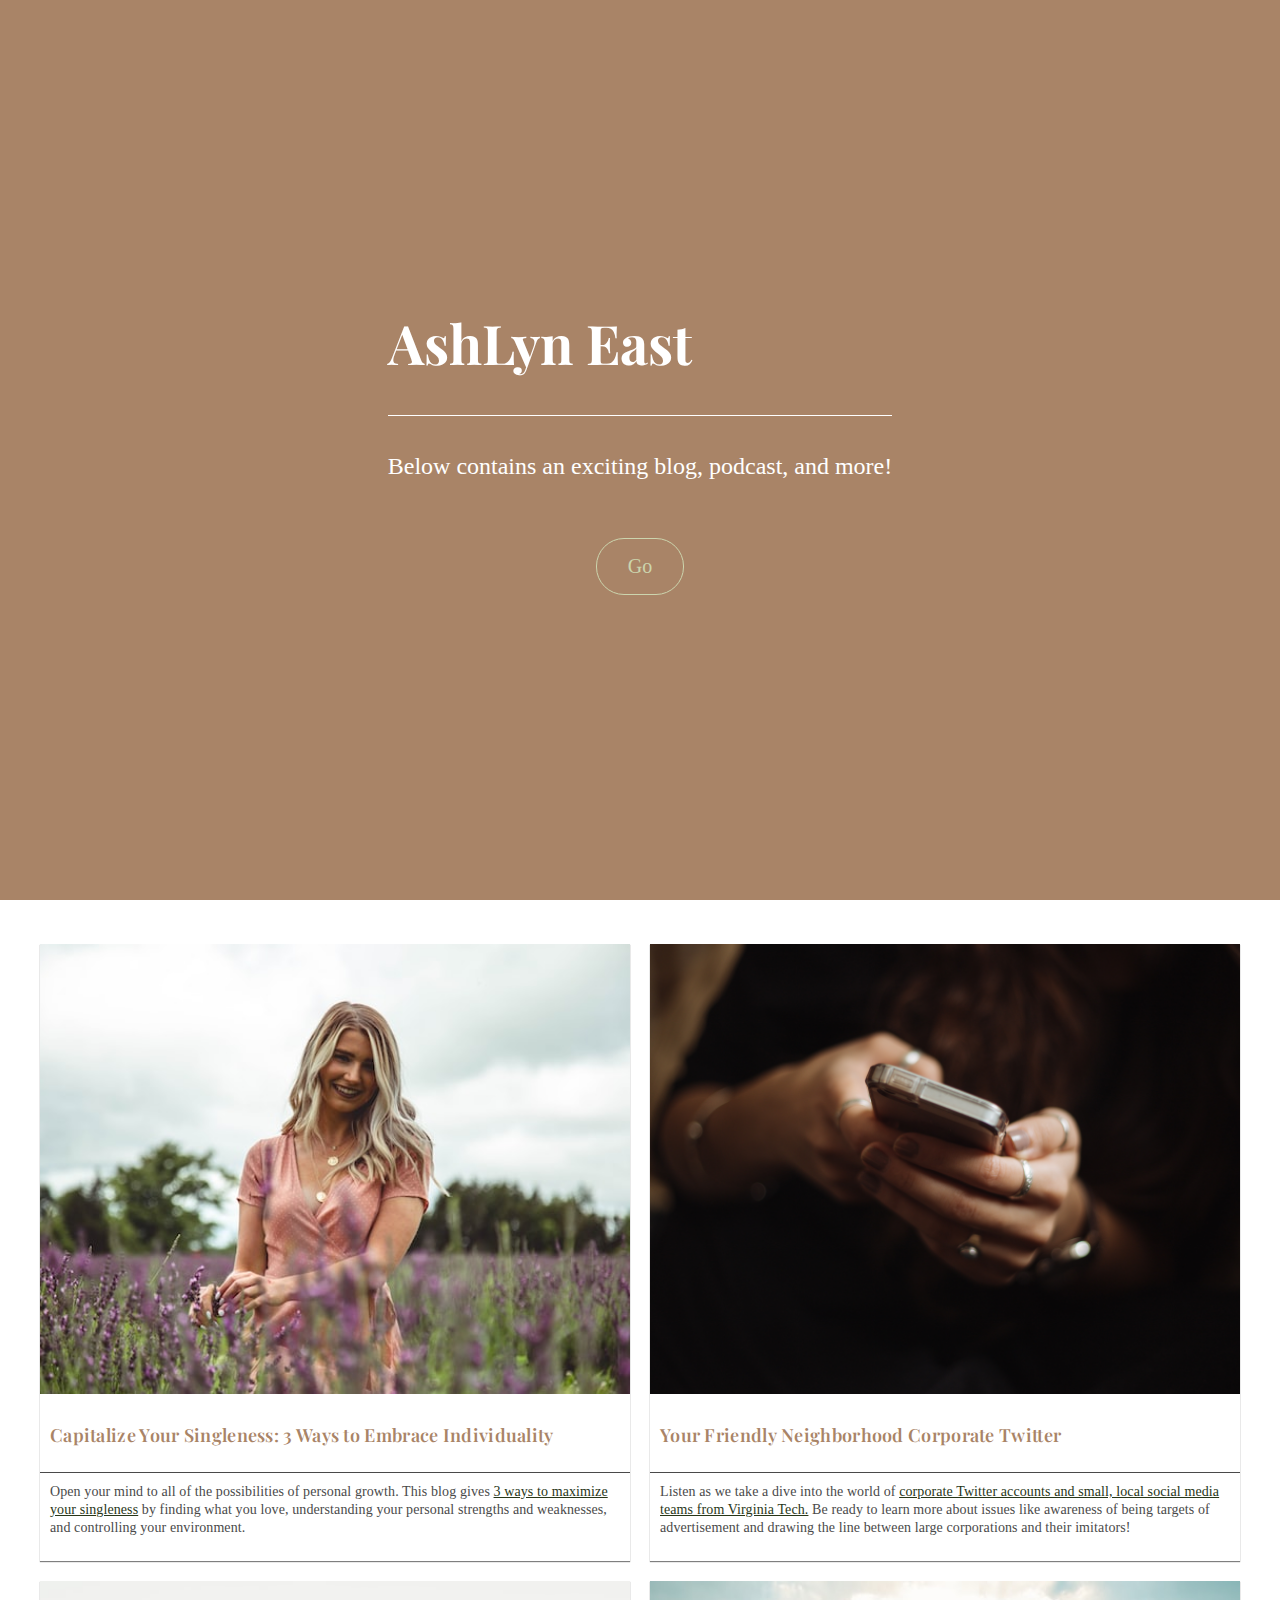
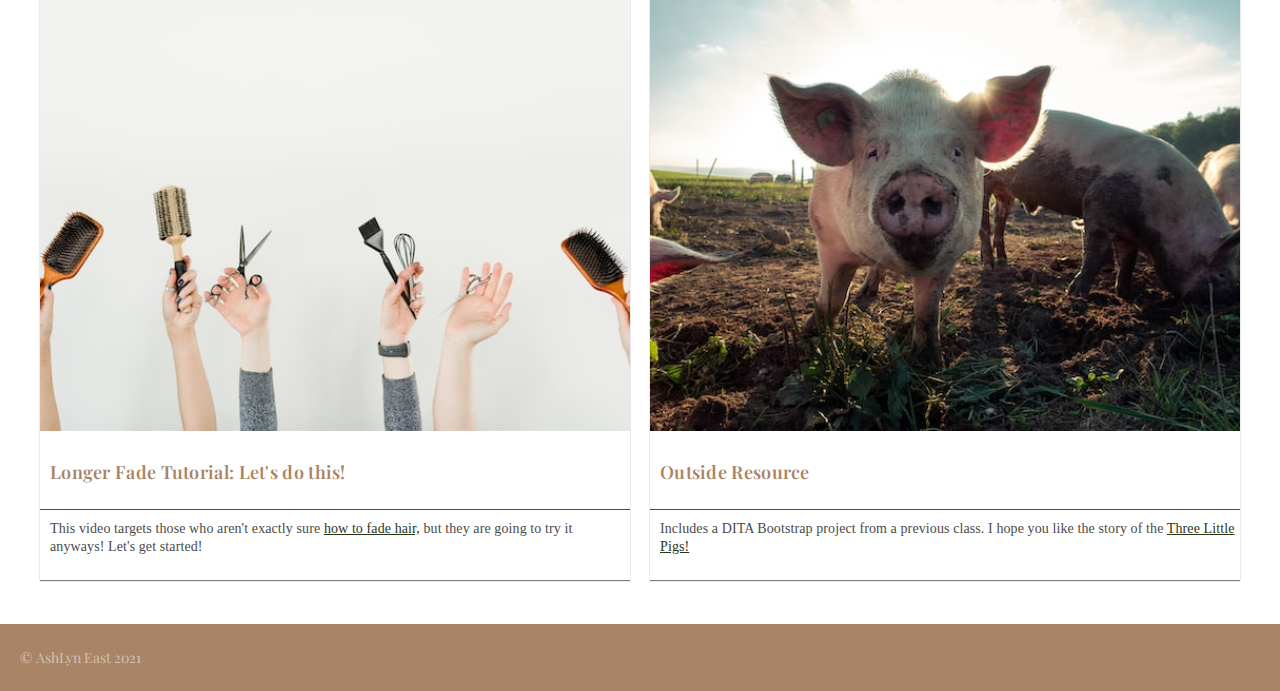
==== commit 8fea246c: "phone photo" ====
--- a/index.html
+++ b/index.html
@@ -36,7 +36,7 @@
 
         </div>
         <div class="recipe b">
-          <img src="images/twitter-2.jpg" />
+          <img src="images/phone.jpg" />
           <h2>Your Friendly Neighborhood Corporate Twitter</h2>
 
           <p class="description">
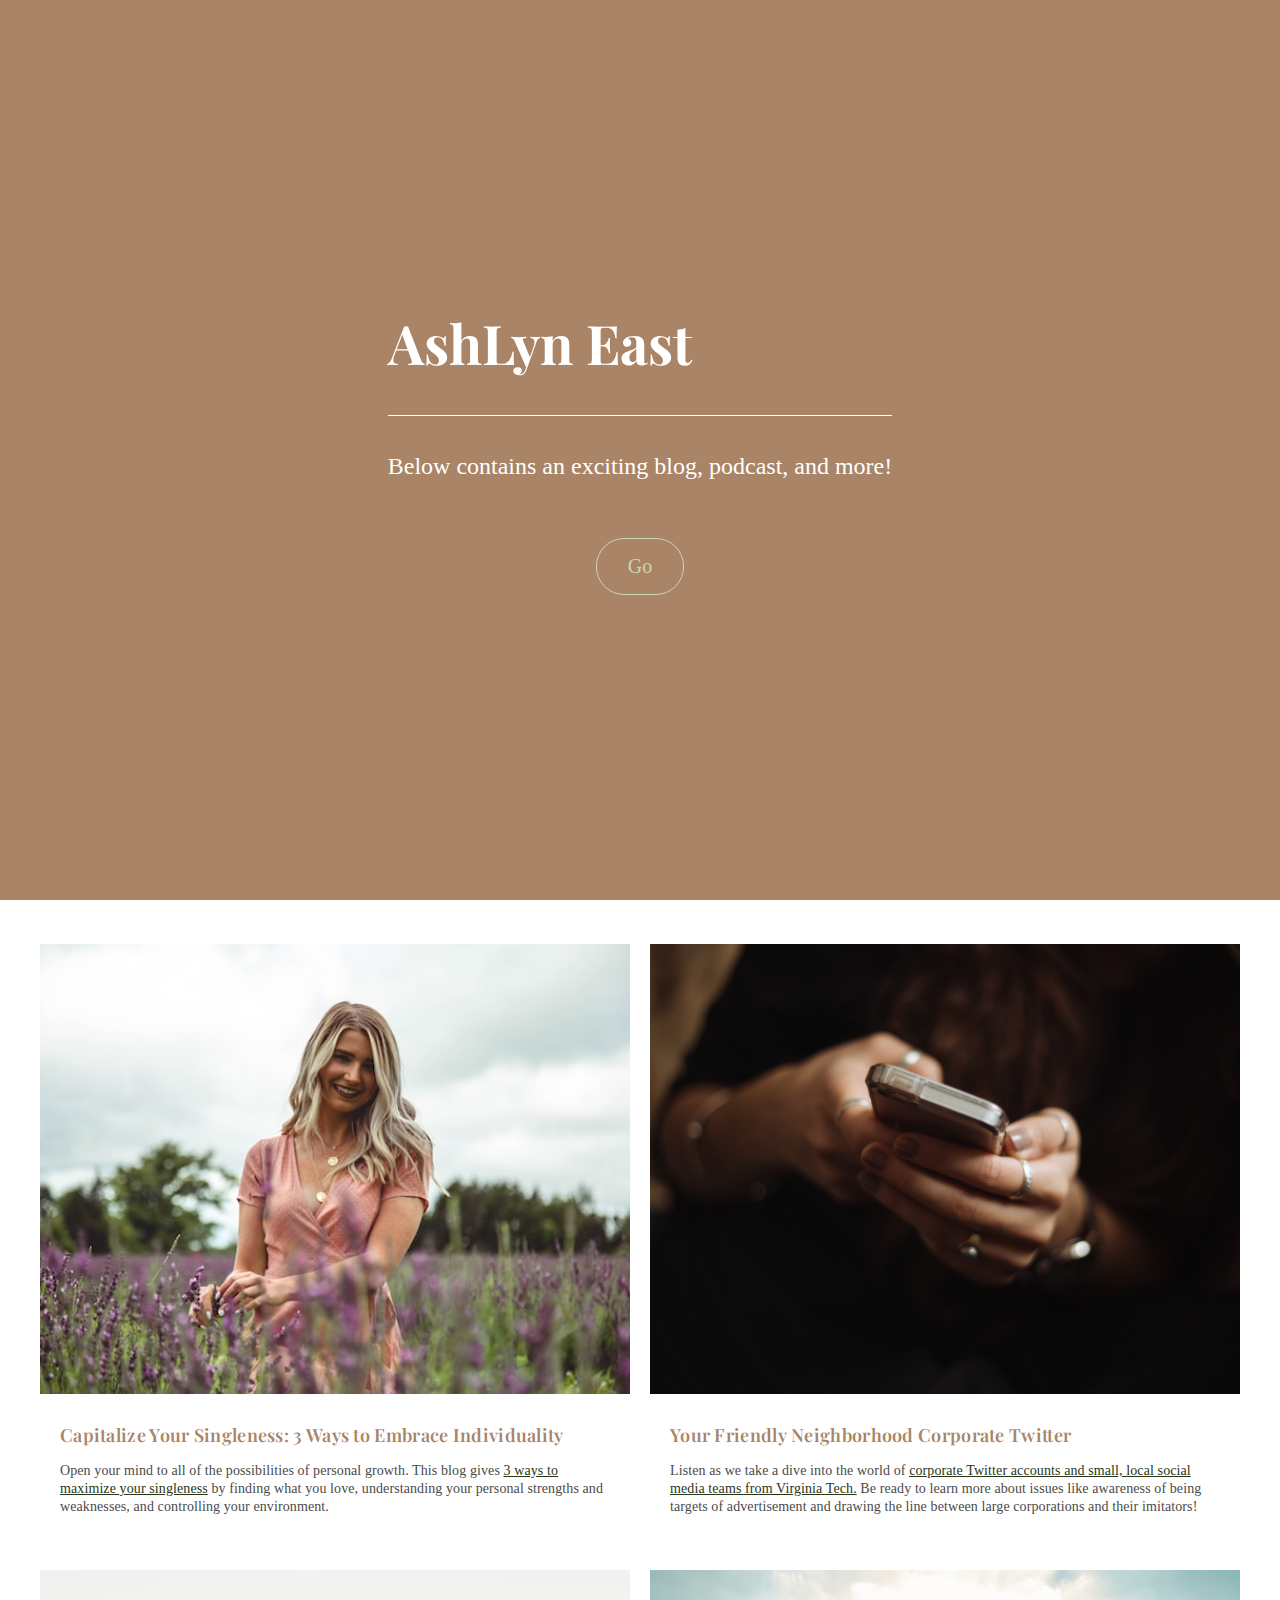
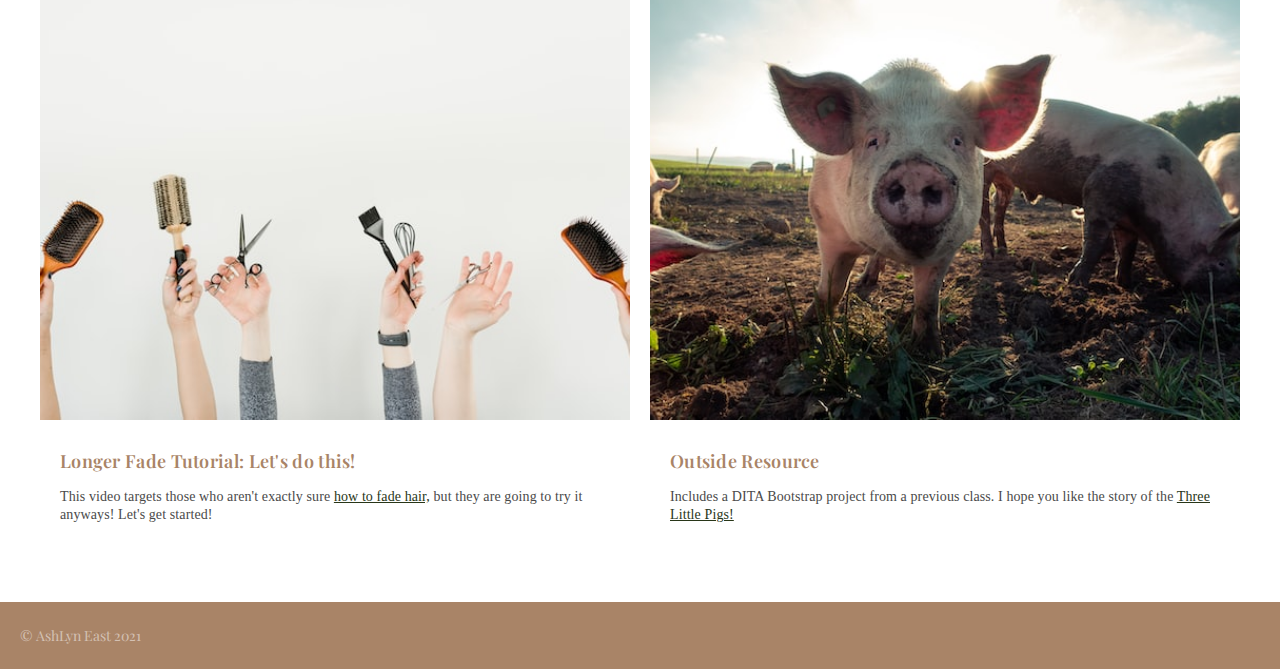
==== commit f402358a: "changes" ====
--- a/index.html
+++ b/index.html
@@ -27,16 +27,16 @@
       </header>
 
       <main id="projects">
-        <div class="recipe a">
-          <img src="images/woman.jpg" />
+        <div class="project">
+          <img src="images/woman.jpg" alt="woman in feild" />
           <h2>Capitalize Your Singleness: 3 Ways to Embrace Individuality</h2>
 
           <p class="description">
             Open your mind to all of the possibilities of personal growth. This blog gives <a href="https://medium.com/@ashlyne/capitalize-your-singleness-3-ways-to-embrace-individuality-a2de47d62616" target="_blank">3 ways to maximize your singleness</a> by finding what you love, understanding your personal strengths and weaknesses, and controlling your environment.</p>
 
         </div>
-        <div class="recipe b">
-          <img src="images/phone.jpg" />
+        <div class="project">
+          <img src="images/phone.jpg" alt="hand holding phone" />
           <h2>Your Friendly Neighborhood Corporate Twitter</h2>
 
           <p class="description">
@@ -44,15 +44,15 @@
           </p>
 
         </div>
-        <div class="recipe c">
-          <img src="images/Haircut.jpg" />
+        <div class="project">
+          <img src="images/Haircut.jpg" alt="hands holding hair supplies" />
           <h2>Longer Fade Tutorial: Let's do this!</h2>
 
           <p class="description">
           This video targets those who aren't exactly sure <a href="https://youtu.be/6yLuSRM9Aac" target="_blank">how to fade hair,</a> but they are going to try it anyways! Let's get started! </p>
         </div>
-        <div class="recipe d">
-          <img src="images/pigs.jpg" />
+        <div class="project">
+          <img src="images/pigs.jpg" alt="muddy pigs" />
           <h2>Outside Resource </h2>
 
           <p class="description">
--- a/css/style.css
+++ b/css/style.css
@@ -45,7 +45,7 @@
   letter-spacing: 0.3px;
   text-align: left;
   color: #a98467;
-  padding: 10px 0px 10px 10px;
+  padding: 10px 20px 0 20px;
 }
 
 img {
@@ -90,37 +90,12 @@
     position:relative;
     top:1px;
 }
-.recipe {
-  box-shadow: 0 1px 1px 0 rgba(0, 0, 0, 0.5);
+.project {
+  box-shadow: 0 0px 1px 0 rgb(0, 0, 0, / 40%);
   width: 100%;
 }
 
-.a {
 
-}
-
-.c {
-
-}
-
-.time {
-  padding-left: 10px;
-  padding-top: 10px;
-  width: 20px;
-  height: auto;
-}
-
-.mins {
-  display: inline-block;
-  font-family: 'Playfair Display', serif;
-  font-size: 14px;
-  font-weight: 500;
-  letter-spacing: 0.3px;
-  text-align: left;
-  color: #4a4a4a;
-  position: relative;
-  bottom: 5px;
-}
 
 .description {
   font-family: 'Xanh Mono', serif;
@@ -130,16 +105,9 @@
   letter-spacing: 0.1px;
   text-align: left;
   color: #4a4a4a;
-  padding: 10px 0px 10px 10px;
-  border-top: 1px solid #4a4a4a;
+  padding: 0px 20px 20px 20px;
 }
 
-.logo {
-  width: 115px;
-  height: 21.1px;
-  object-fit: contain;
-  padding: 20px;
-}
 
 .container {
 /*  min-width: 500px; */
